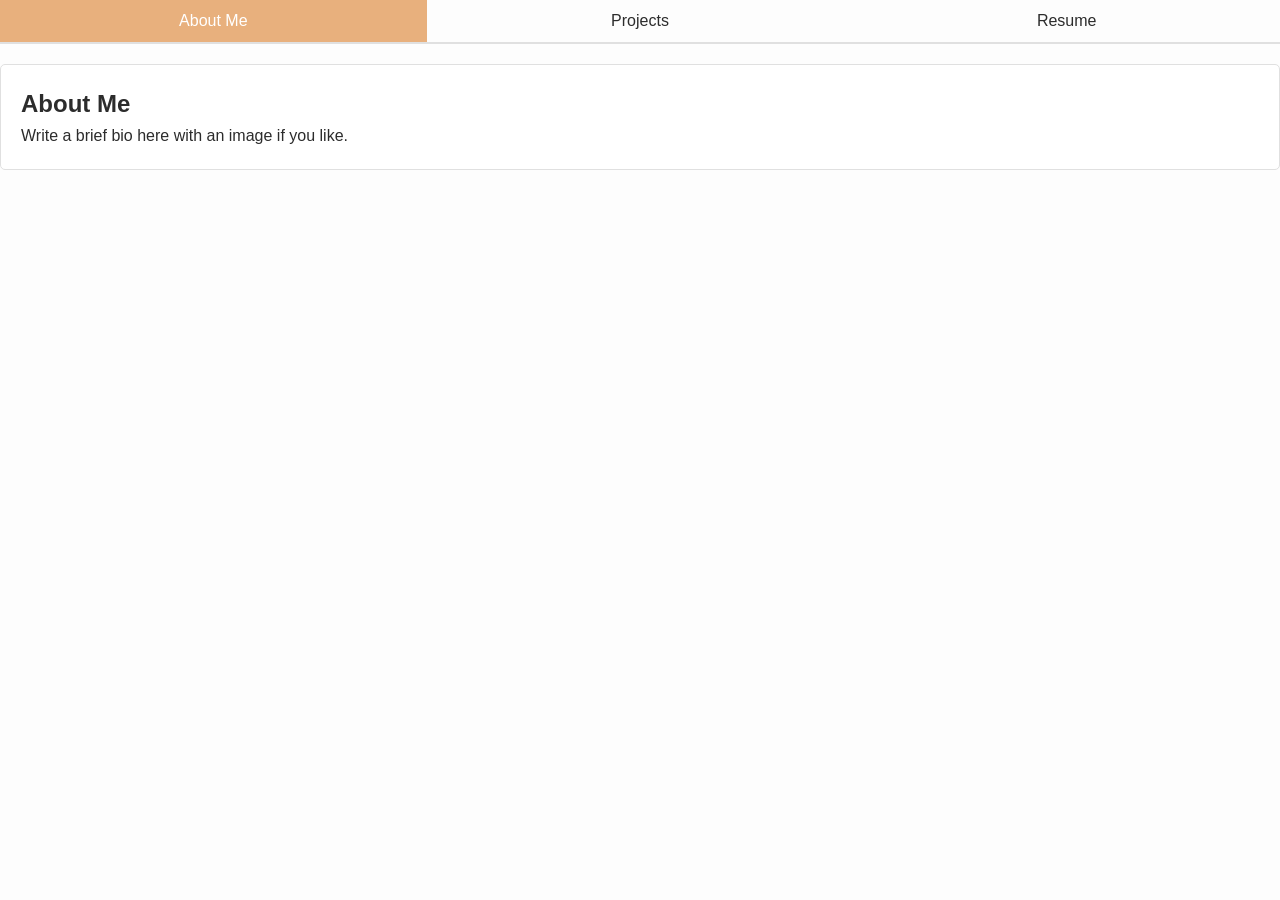
==== docs/index.html @ 4cec894b "remaed doc to docs" ====
<!DOCTYPE html>
<html lang="en">
<head>
    <meta charset="UTF-8">
    <meta name="viewport" content="width=device-width, initial-scale=1.0">
    <title>My Portfolio</title>
    <link rel="stylesheet" href="styles.css"> <!-- Path to styles.css -->
    <script src="script.js"></script> <!-- Path to script.js -->
</head>
<body>

<div class="tab-container">
    <!-- Navigation for different sections -->
    <div class="tab-buttons">
        <button class="tab-button active" onclick="openTab(event, 'About')">About Me</button>
        <button class="tab-button" onclick="openTab(event, 'Projects')">Projects</button>
        <button class="tab-button" onclick="openTab(event, 'Resume')">Resume</button>
        <!-- <button class="tab-button" onclick="openTab(event, 'Articles')">Articles</button> -->
    </div>

    <!-- Tab Content -->
    <div id="About" class="tab-content active">
        <h2>About Me</h2>
        <p>Write a brief bio here with an image if you like.</p>
    </div>
<!-- PROJECTS  -->
    <div id="Projects" class="tab-content">
        <body>
            <header>
                <h1>My Projects</h1>
            </header>
            <main class="tile-container">
                <!-- Project 1 -->
                <div class="tile">
                    <a href="Projects/mandelbrot.html">
                        <img src="assets/mandelbrot.bmp" alt="Project 1">
                        <div class="tile-title">mandelbrot</div>
                    </a>
                </div>
                <!-- Project 2 -->
                <div class="tile">
                    <a href="Projects/Remarkable.html">
                        <img src="assets/remarkable.png" alt="Project 2">
                        <div class="tile-title">Project 2</div>
                    </a>
                </div>
                <!-- Add more tiles here -->
            </main>
        </body>
    </div>

    <div id="Resume" class="tab-content">
        <h2>Resume</h2>
        <p>Link to or embed your resume, or display key sections like experience, skills, and education.</p>


    </div>

    <!-- <div id="Articles" class="tab-content">
        <h2>Articles</h2>
        <p>Link to your articles, blogs, or published work with a brief description or preview.</p>
    </div> -->

</div>

<script src="script.js"></script>
---- docs/styles.css ----
/* General Reset */
* {
    margin: 0;
    padding: 0;
    box-sizing: border-box;
}

body {
    font-family: Arial, sans-serif;
    color: #2C2C2C; /* Dark Charcoal */
    background-color: #FDFDFD; /* Off-White */
    line-height: 1.6;
}

/* Tabs */
.tab-buttons {
    display: flex;
    border-bottom: 2px solid #E0E0E0; /* Light Gray Border */
    margin-bottom: 20px;
}

.tab-buttons button {
    flex: 1;
    padding: 12px;
    border: none;
    background: #FDFDFD; /* Matches background */
    font-size: 1em;
    color: #2C2C2C; /* Charcoal Text */
    cursor: pointer;
    transition: background-color 0.3s ease, color 0.3s ease;
}

.tab-buttons button:hover {
    background: #F4F0EB; /* Light Beige Hover */
}

.tab-buttons .active {
    background: #E8B07D; /* Soft Orange */
    color: #FFFFFF; /* White Text */
}

.tab-content {
    display: none;
    padding: 20px;
    background: #FFFFFF; /* White Container */
    border: 1px solid #E0E0E0;
    border-radius: 5px;
}

.tab-content.active {
    display: block;
}

/* Projects */
.project {
    margin-bottom: 20px;
    padding: 15px;
    background: #FFFFFF;
    border: 1px solid #E0E0E0;
    border-radius: 5px;
    transition: box-shadow 0.3s ease;
}

.project img {
    width: 100%;
    max-width: 300px;
    height: auto;
    margin-bottom: 10px;
    border-radius: 5px;
}

.project:hover {
    box-shadow: 0 4px 8px rgba(0, 0, 0, 0.15);
}

/* Tile Layout */
.tile-container {
    display: flex; /* Enable flexbox layout */
    flex-wrap: wrap; /* Allow wrapping to the next line if necessary */
    justify-content: space-around; /* Add spacing between tiles */
    gap: 20px; /* Optional: Add space between tiles */
    padding: 20px; /* Optional: Add padding to the container */
}

.tile {
    position: relative;
    overflow: hidden;
    border-radius: 8px;
    background: #FFFFFF;
    box-shadow: 0 4px 6px rgba(0, 0, 0, 0.1);
    transition: box-shadow 0.3s ease;
}

.tile img {
    width: 100%;
    height: 300px;
    width: 300px;
    object-fit: cover;
    transition: transform 0.3s ease;
}

.tile-title {
    position: absolute;
    bottom: 0;
    width: 100%;
    text-align: center;
    background: rgba(44, 44, 44, 0.7); /* Semi-transparent Charcoal */
    color: #FFFFFF;
    padding: 10px;
    font-size: 1em;
}

.tile:hover {
    box-shadow: 0 6px 10px rgba(0, 0, 0, 0.15);
}

.tile:hover img {
    transform: scale(1.05);
}

.tile:hover .tile-title {
    background: rgba(44, 44, 44, 0.9); /* Darker Charcoal on Hover */
}
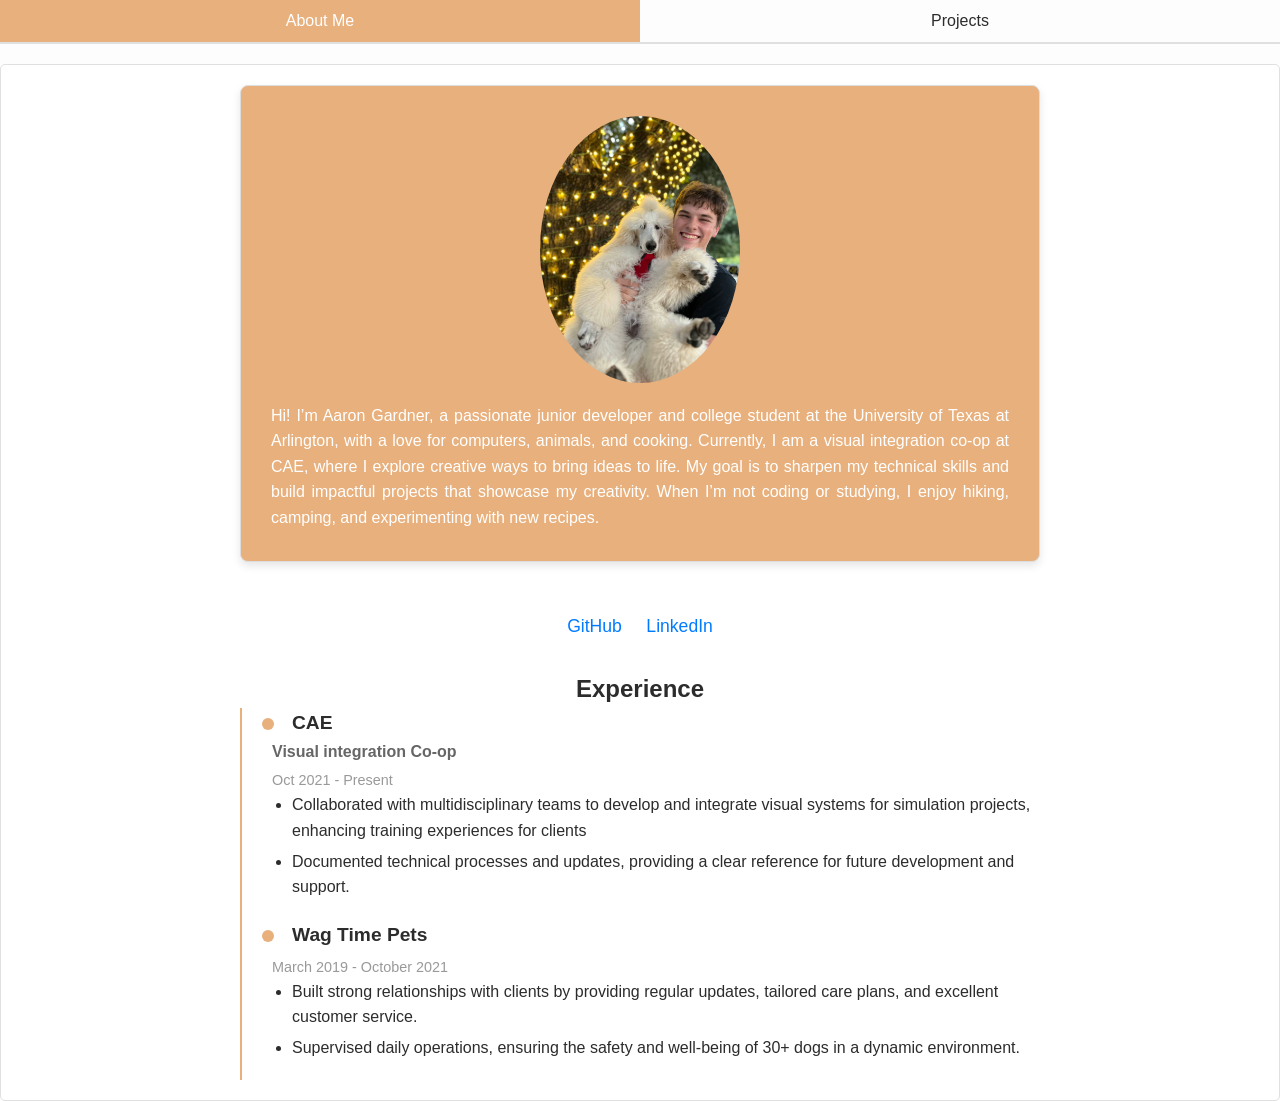
==== commit 2bfb3fc5: "added about me, experience,and cover photo" ====
--- a/docs/index.html
+++ b/docs/index.html
@@ -14,14 +14,73 @@
     <div class="tab-buttons">
         <button class="tab-button active" onclick="openTab(event, 'About')">About Me</button>
         <button class="tab-button" onclick="openTab(event, 'Projects')">Projects</button>
-        <button class="tab-button" onclick="openTab(event, 'Resume')">Resume</button>
+        <!-- <button class="tab-button" onclick="openTab(event, 'Resume')">Resume</button> -->
         <!-- <button class="tab-button" onclick="openTab(event, 'Articles')">Articles</button> -->
     </div>
 
     <!-- Tab Content -->
     <div id="About" class="tab-content active">
-        <h2>About Me</h2>
-        <p>Write a brief bio here with an image if you like.</p>
+        <div class="about-container">
+            <img src="assets/biophoto.jpg" alt="My Photo" class="image">
+            <div class="text">
+                <p>
+                    Hi! I’m Aaron Gardner, a passionate junior developer and college student at the 
+                    University of Texas at Arlington, with a love for computers, animals, and cooking. 
+                    Currently, I am a visual integration co-op at CAE, where I explore creative ways to 
+                    bring ideas to life. My goal is to sharpen my technical skills and build impactful 
+                    projects that showcase my creativity. When I’m not coding or studying, I enjoy hiking, 
+                    camping, and experimenting with new recipes.
+                </p>
+            </div>
+        </div>
+        <div class="links">
+            <h3>Connect with Me</h3>
+            <a href="https://github.com/gardnerjaaron" target="_blank">GitHub</a>
+            <a href="https://www.linkedin.com/in/aaron-gardner-7079a22b2?lipi=urn%3Ali%3Apage%3Ad_flagship3_profile_view_base_contact_details%3BG5EGqa3ERyi7Hqv4geNpCw%3D%3D" target="_blank">LinkedIn</a>
+            <!-- <a href="mailto:your.email@example.com">Email Me</a> -->
+        </div>
+        <div class="experience-section">
+            <h2>Experience</h2>
+            <div class="experience-container">
+                <div class="experience-item">
+                    <div class="timeline-dot"></div>
+                    <div class="content">
+                        <h3>CAE</h3>
+                        <h4>Visual integration Co-op</h4>
+                        <p> Oct 2021 - Present</p>
+                        <ul>
+                            <li>Collaborated with multidisciplinary teams to develop and integrate visual systems for simulation projects, enhancing training experiences for clients</li>
+                            <li>Documented technical processes and updates, providing a clear reference for future development and support.</li>
+                        </ul>
+                    </div>
+                </div>
+                <div class="experience-item">
+                    <div class="timeline-dot"></div>
+                    <div class="content">
+                        <h3>Wag Time Pets</h3>
+                        <h4></h4>
+                        <p>March 2019 - October 2021</p>
+                        <ul>
+                            <li>Built strong relationships with clients by providing regular updates, tailored care plans, and excellent customer service. </li>
+                            <li>Supervised daily operations, ensuring the safety and well-being of 30+ dogs in a dynamic environment. </li>
+                        </ul>
+                    </div>
+                </div>
+                <!-- <div class="experience-item">
+                    <div class="timeline-dot"></div>
+                    <div class="content">
+                        <h3>EduLearn</h3>
+                        <h4>Junior Developer</h4>
+                        <p>2018 - 2020</p>
+                        <ul>
+                            <li>Assisted in developing an e-learning platform for 10,000+ users.</li>
+                            <li>Wrote automated test scripts to ensure software quality.</li>
+                            <li>Contributed to the migration of legacy systems to cloud-based platforms.</li>
+                        </ul>
+                    </div>
+                </div> -->
+            </div>
+        </div>
     </div>
 <!-- PROJECTS  -->
     <div id="Projects" class="tab-content">
@@ -30,31 +89,37 @@
                 <h1>My Projects</h1>
             </header>
             <main class="tile-container">
-                <!-- Project 1 -->
+                <!-- mandelbrot -->
                 <div class="tile">
                     <a href="Projects/mandelbrot.html">
-                        <img src="assets/mandelbrot.bmp" alt="Project 1">
+                        <img src="assets/mandelbrot.png" alt="Project 1">
                         <div class="tile-title">mandelbrot</div>
                     </a>
                 </div>
-                <!-- Project 2 -->
+                <!-- remarkable -->
                 <div class="tile">
                     <a href="Projects/Remarkable.html">
                         <img src="assets/remarkable.png" alt="Project 2">
                         <div class="tile-title">Project 2</div>
                     </a>
                 </div>
-                <!-- Add more tiles here -->
+                <!-- wordsearch gen -->
+                <div class="tile">
+                    <a href="Projects/WordsearchGen.html">
+                        <img src="assets/remarkable.png" alt="Project 2">
+                        <div class="tile-title">Project 2</div>
+                    </a>
+                </div>
             </main>
         </body>
     </div>
 
-    <div id="Resume" class="tab-content">
+    <!-- <div id="Resume" class="tab-content">
         <h2>Resume</h2>
         <p>Link to or embed your resume, or display key sections like experience, skills, and education.</p>
 
 
-    </div>
+    </div> -->
 
     <!-- <div id="Articles" class="tab-content">
         <h2>Articles</h2>
--- a/docs/styles.css
+++ b/docs/styles.css
@@ -1,5 +1,5 @@
 /* General Reset */
-* {
+*{
     margin: 0;
     padding: 0;
     box-sizing: border-box;
@@ -121,3 +121,117 @@
 .tile:hover .tile-title {
     background: rgba(44, 44, 44, 0.9); /* Darker Charcoal on Hover */
 }
+
+#About {
+    font-family: Arial, sans-serif;
+    color:#FFFFFF;
+    padding: 20px;
+}
+
+.about-container {
+    display: flex;
+    flex-wrap: wrap;
+    /* background: white; */
+    background: #E8B07D;
+    border: 1px solid #ddd;
+    border-radius: 8px;
+    box-shadow: 0 4px 8px rgba(0, 0, 0, 0.1);
+    padding: 20px;
+    max-width: 800px;
+    margin: 0 auto;
+    justify-content: center
+}
+
+.image {
+    flex: 1 1 200px;
+    max-width: 200px;
+    margin: 10px;
+    height: auto;
+    border-radius: 50%;
+}
+
+.text {
+    flex: 2 1 auto;
+    margin: 10px;
+    text-align: justify;
+    line-height: 1.6;
+}
+
+.links {
+    margin-top: 20px;
+    text-align: center;
+}
+
+.links a {
+    text-decoration: none;
+    color: #007bff;
+    margin: 0 10px;
+    font-size: 1.1rem;
+}
+
+.links a:hover {
+    text-decoration: underline;
+}
+
+
+
+/* experince section */
+.experience-section {
+    display: flex; /* Enables flexbox */
+    flex-direction: column; /* Ensures vertical stacking of items */
+    align-items: center; /* Centers items horizontally */
+    text-align: left; /* Keeps text alignment natural */
+    margin-top: 30px; /* Optional: Adjust spacing above */
+    color:#2C2C2C;
+}
+
+.experience-container {
+    width: 100%; /* Ensures it doesn't shrink smaller than its content */
+    max-width: 800px; /* Limits the maximum width */
+    padding-left: 20px;
+    border-left: 2px solid #E8B07D; /* Match active tab color */
+}
+
+
+.experience-item {
+    position: relative;
+    margin-bottom: 20px;
+    padding-left: 10px;
+
+}
+
+.timeline-dot {
+    position: absolute;
+    left: 0px;
+    top: 10px;
+    width: 12px;
+    height: 12px;
+    background-color: #E8B07D;
+    border-radius: 50%;
+
+}
+
+.content h3 {
+    margin-left: 20px;
+    font-size: 1.2rem;
+    color: #2C2C2C;
+}
+
+.content h4 {
+    font-size: 1rem;
+    color: #666666;
+    margin-bottom: 5px;
+}
+
+.content p {
+    font-size: 0.9rem;
+    color: #999999;
+}
+
+.content ul {
+    padding-left: 20px;
+}
+
+.content ul li {
+    margin-bottom: 5px;
+}
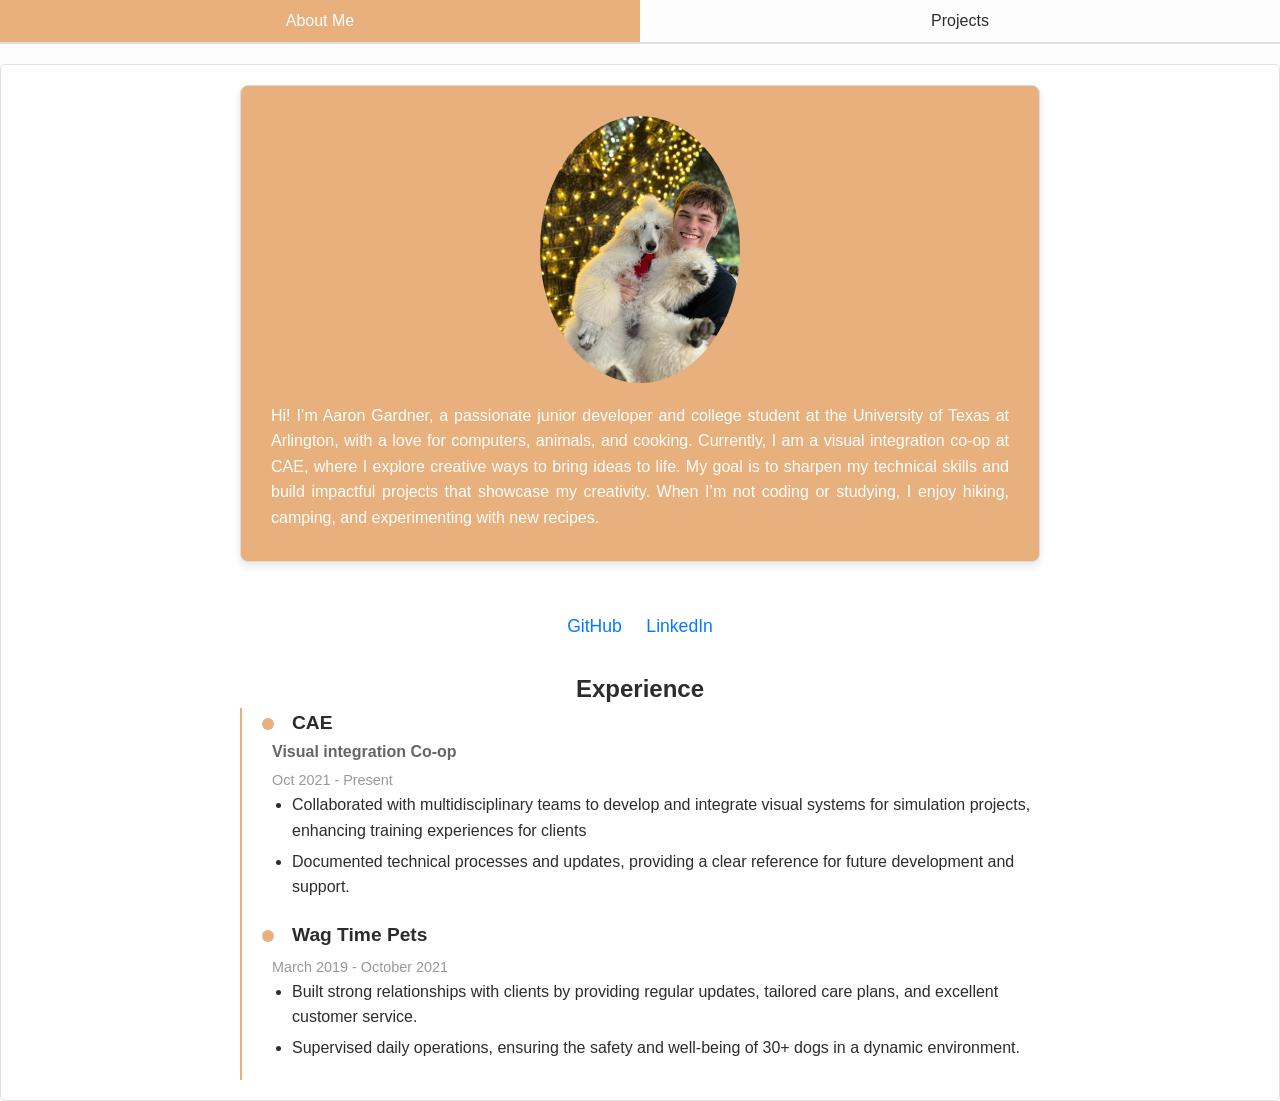
==== commit 4cf58ca7: "wrapped up mandletbrot notes and polished layout and buttons" ====
--- a/docs/index.html
+++ b/docs/index.html
@@ -106,7 +106,7 @@
                 <!-- wordsearch gen -->
                 <div class="tile">
                     <a href="Projects/WordsearchGen.html">
-                        <img src="assets/remarkable.png" alt="Project 2">
+                        <img src="assets/word_search.png" alt="Project 2">
                         <div class="tile-title">Project 2</div>
                     </a>
                 </div>
--- a/docs/styles.css
+++ b/docs/styles.css
@@ -174,7 +174,6 @@
 }
 
 
-
 /* experince section */
 .experience-section {
     display: flex; /* Enables flexbox */
